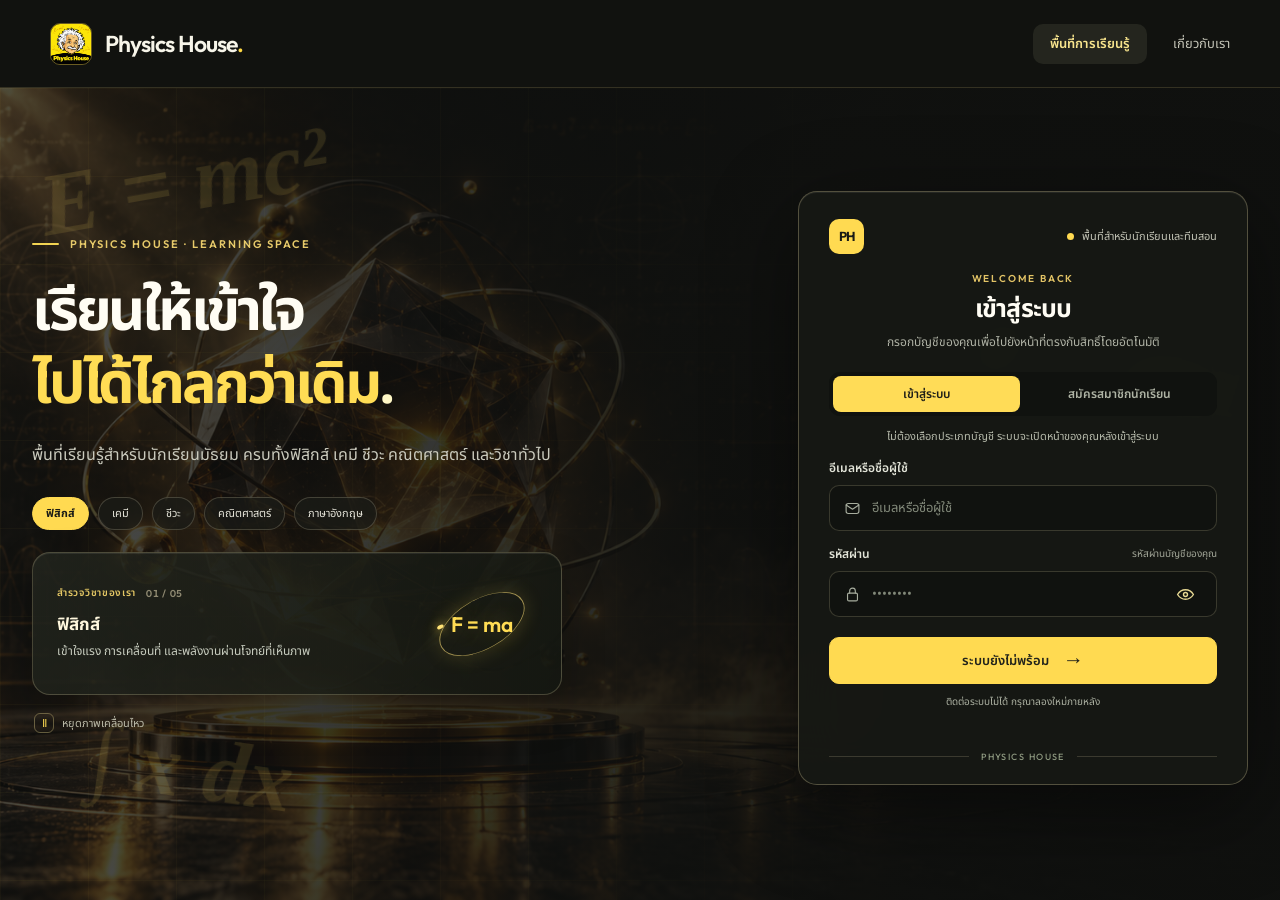
==== public/index.html @ 8197d53a "Add Physics House website" ====
<!doctype html>
<html lang="th">
<head>
  <meta charset="UTF-8">
  <meta name="viewport" content="width=device-width,initial-scale=1">
  <meta name="theme-color" content="#10110f">
  <title>Physics House — เข้าสู่พื้นที่การเรียนรู้</title>
  <link rel="icon" href="physics-house-logo-yellow-black.png">
  <link rel="stylesheet" href="portal.css?v=9">
</head>
<body>
  <div class="ambient" aria-hidden="true"><span>E = mc²</span><span>F = ma</span><span>∫ x dx</span></div>
  <header class="topbar">
    <a class="brand" href="index.html" aria-label="Physics House หน้าแรก"><img src="physics-house-logo-yellow-black.png" alt="โลโก้ Physics House"><span>Physics House<span class="brand-dot">.</span></span></a>
    <nav aria-label="เมนูหลัก"><span class="nav-current">พื้นที่การเรียนรู้</span><button id="about-button" type="button">เกี่ยวกับเรา</button></nav>
  </header>
  <main class="portal-layout">
    <section class="story" aria-labelledby="hero-title">
      <div class="story-top"><span class="mini-line"></span><span>PHYSICS HOUSE · LEARNING SPACE</span></div>
      <h1 id="hero-title">เรียนให้เข้าใจ<br><span>ไปได้ไกลกว่าเดิม<span class="dot">.</span></span></h1>
      <p>พื้นที่เรียนรู้สำหรับนักเรียนมัธยม ครบทั้งฟิสิกส์ เคมี ชีวะ คณิตศาสตร์ และวิชาทั่วไป</p>
      <div class="subjects" role="group" aria-label="สำรวจกลุ่มวิชาที่สอน"><button type="button" class="active" data-subject="physics" aria-pressed="true">ฟิสิกส์</button><button type="button" data-subject="chemistry" aria-pressed="false">เคมี</button><button type="button" data-subject="biology" aria-pressed="false">ชีวะ</button><button type="button" data-subject="math" aria-pressed="false">คณิตศาสตร์</button><button type="button" data-subject="general" aria-pressed="false">ภาษาอังกฤษ</button></div>
      <div class="subject-display" aria-live="polite">
        <div class="subject-display-copy"><span class="subject-kicker">สำรวจวิชาของเรา <span class="subject-number" id="subject-number">01 / 05</span></span><h2 id="subject-title">ฟิสิกส์</h2><p id="subject-description">เข้าใจแรง การเคลื่อนที่ และพลังงานผ่านโจทย์ที่เห็นภาพ</p></div>
        <div class="subject-visual" aria-hidden="true"><span class="subject-orbit"></span><strong id="subject-formula">F = ma</strong></div>
      </div>
      <button class="motion-control" id="motion-control" type="button" aria-pressed="false" aria-label="หยุดภาพเคลื่อนไหว"><span class="motion-icon" aria-hidden="true">Ⅱ</span><span class="motion-label">หยุดภาพเคลื่อนไหว</span></button>
    </section>
    <section class="auth-card" aria-labelledby="auth-title">
      <div class="card-top"><span class="tiny-mark" aria-hidden="true">PH</span><span class="card-status"><i></i> พื้นที่สำหรับนักเรียนและทีมสอน</span></div>
      <div class="auth-heading"><p class="eyebrow" id="auth-eyebrow">WELCOME BACK</p><h2 id="auth-title">เข้าสู่ระบบ</h2><p id="auth-subtitle">กรอกบัญชีของคุณเพื่อไปยังหน้าที่ตรงกับสิทธิ์โดยอัตโนมัติ</p></div>
      <div class="auth-tabs" role="tablist" aria-label="เข้าสู่ระบบหรือสมัครสมาชิก"><button id="login-tab" role="tab" aria-selected="true" aria-controls="auth-panel" class="selected">เข้าสู่ระบบ</button><button id="register-tab" role="tab" aria-selected="false" aria-controls="auth-panel" tabindex="-1">สมัครสมาชิกนักเรียน</button></div>
      <div id="auth-panel" role="tabpanel" aria-labelledby="login-tab">
        <p class="role-auto">ไม่ต้องเลือกประเภทบัญชี ระบบจะเปิดหน้าของคุณหลังเข้าสู่ระบบ</p>
        <div class="sample-form" aria-label="ฟอร์มเข้าสู่ระบบและสมัครนักเรียน">
          <div id="name-row" hidden><label for="full-name">ชื่อ–นามสกุลนักเรียน</label><input id="full-name" placeholder="ชื่อและนามสกุล" autocomplete="name" maxlength="120" disabled></div>
          <div id="profile-fields" class="profile-fields" hidden>
            <label for="student-grade">ระดับชั้น</label><select id="student-grade" disabled><option value="">เลือกระดับชั้น</option><option value="M1">ม.1</option><option value="M2">ม.2</option><option value="M3">ม.3</option><option value="M4">ม.4</option><option value="M5">ม.5</option><option value="M6">ม.6</option></select>
            <label for="student-school">โรงเรียน</label><input id="student-school" placeholder="ชื่อโรงเรียน" maxlength="150" disabled>
            <label for="guardian-name">ชื่อ–นามสกุลผู้ปกครอง</label><input id="guardian-name" placeholder="ชื่อผู้ปกครอง" maxlength="120" disabled>
            <label for="guardian-phone">เบอร์โทรศัพท์ผู้ปกครอง</label><input id="guardian-phone" type="tel" inputmode="tel" placeholder="08xxxxxxxx" maxlength="24" disabled>
            <label for="guardian-relationship">ความสัมพันธ์</label><select id="guardian-relationship" disabled><option value="">เลือกความสัมพันธ์</option><option value="father">บิดา</option><option value="mother">มารดา</option><option value="guardian">ผู้ปกครอง</option><option value="other">อื่น ๆ</option></select>
          </div>
          <label id="identifier-label" for="email">อีเมลหรือชื่อผู้ใช้</label><div class="field"><svg viewBox="0 0 24 24" aria-hidden="true"><rect x="3" y="5" width="18" height="14" rx="3"/><path d="m3 7 9 6 9-6"/></svg><input id="email" type="text" placeholder="อีเมลหรือชื่อผู้ใช้" disabled autocomplete="username"></div>
          <div class="password-label"><label for="password">รหัสผ่าน</label><span id="password-hint">รหัสผ่านบัญชีของคุณ</span></div><div class="field"><svg viewBox="0 0 24 24" aria-hidden="true"><rect x="5" y="10" width="14" height="11" rx="2"/><path d="M8 10V7a4 4 0 0 1 8 0v3"/></svg><input id="password" type="password" placeholder="••••••••" disabled autocomplete="current-password"><button id="password-toggle" class="password-toggle" type="button" aria-label="แสดงรหัสผ่าน" aria-controls="password" aria-pressed="false"><svg viewBox="0 0 24 24" aria-hidden="true" focusable="false"><path d="M2 12s3.7-6 10-6 10 6 10 6-3.7 6-10 6-10-6-10-6Z"/><circle cx="12" cy="12" r="2.5"/><path class="eye-slash" d="M3 3 21 21"/></svg></button></div>
        </div>
        <button id="enter-demo" class="enter-button" type="button" disabled><span id="entry-label">กำลังเชื่อมต่อระบบ…</span><span aria-hidden="true">→</span></button>
        <p class="prototype-note">กรุณารอสักครู่</p><p id="auth-feedback" class="auth-feedback" role="status" aria-live="polite"></p>
      </div>
      <div class="card-footer"><span class="footer-line"></span><span>PHYSICS HOUSE</span><span class="footer-line"></span></div>
    </section>
  </main>
  <dialog id="info"><button class="close" aria-label="ปิด">×</button><p class="eyebrow">PHYSICS HOUSE</p><h2 id="info-title">พื้นที่เรียนรู้สำหรับเด็กมัธยม</h2><p id="info-text"></p><button class="dialog-primary">เข้าใจแล้ว</button></dialog>
<script>
const d=document, tabs=[d.getElementById('login-tab'),d.getElementById('register-tab')];
let liveAuth=false;
const subjectContent={physics:{number:'01 / 05',title:'ฟิสิกส์',description:'เข้าใจแรง การเคลื่อนที่ และพลังงานผ่านโจทย์ที่เห็นภาพ',formula:'F = ma'},chemistry:{number:'02 / 05',title:'เคมี',description:'เชื่อมสูตรกับภาพของสารและปฏิกิริยา เพื่อแก้โจทย์อย่างมั่นใจ',formula:'H₂O'},biology:{number:'03 / 05',title:'ชีวะ',description:'มองเห็นความสัมพันธ์ของเซลล์ ระบบร่างกาย และสิ่งมีชีวิต',formula:'DNA'},math:{number:'04 / 05',title:'คณิตศาสตร์',description:'เข้าใจวิธีคิดทีละขั้น ก่อนลงมือฝึกโจทย์ด้วยตัวเอง',formula:'∫ x dx'},general:{number:'05 / 05',title:'ภาษาอังกฤษ',description:'ฝึกอ่าน เขียน และสื่อสารอย่างมั่นใจ พร้อมใช้สอบในระดับมัธยม',formula:'A → Z'}};
function setSubject(key){const content=subjectContent[key];if(!content)return;for(const button of d.querySelectorAll('[data-subject]')){const active=button.dataset.subject===key;button.classList.toggle('active',active);button.setAttribute('aria-pressed',String(active))}d.getElementById('subject-number').textContent=content.number;d.getElementById('subject-title').textContent=content.title;d.getElementById('subject-description').textContent=content.description;d.getElementById('subject-formula').textContent=content.formula}
d.querySelectorAll('[data-subject]').forEach(button=>button.addEventListener('click',()=>setSubject(button.dataset.subject)));
const motionButton=d.getElementById('motion-control');let motionPaused=false;
function setMotionPaused(paused){motionPaused=paused;d.documentElement.classList.toggle('motion-paused',paused);motionButton.setAttribute('aria-pressed',String(paused));motionButton.setAttribute('aria-label',paused?'เริ่มภาพเคลื่อนไหว':'หยุดภาพเคลื่อนไหว');motionButton.querySelector('.motion-icon').textContent=paused?'▶':'Ⅱ';motionButton.querySelector('.motion-label').textContent=paused?'เริ่มภาพเคลื่อนไหว':'หยุดภาพเคลื่อนไหว'}
motionButton.addEventListener('click',()=>setMotionPaused(!motionPaused));
function registerMode(){return tabs[1].getAttribute('aria-selected')==='true'}
function selectTab(register){
  tabs.forEach((t,i)=>{const on=i===Number(register);t.classList.toggle('selected',on);t.setAttribute('aria-selected',String(on));t.tabIndex=on?0:-1});
  d.getElementById('auth-panel').setAttribute('aria-labelledby',register?'register-tab':'login-tab');
  d.getElementById('auth-title').textContent=register?'สมัครสมาชิกนักเรียน':'เข้าสู่ระบบ';
  d.getElementById('auth-subtitle').textContent=register?'กรอกข้อมูลนักเรียนและผู้ปกครองเพื่อเริ่มต้นใช้งาน':'กรอกบัญชีของคุณเพื่อไปยังหน้าที่ตรงกับสิทธิ์โดยอัตโนมัติ';
  d.getElementById('auth-eyebrow').textContent=register?'START LEARNING':'WELCOME BACK';
  d.getElementById('name-row').hidden=!register;
  d.getElementById('profile-fields').hidden=!register;
  for(const el of d.querySelectorAll('#profile-fields input,#profile-fields select'))el.disabled=!register||!liveAuth;
  d.getElementById('full-name').disabled=!register||!liveAuth;
  const identifier=d.getElementById('email');identifier.type=register?'email':'text';identifier.placeholder=register?'yourname@email.com':'อีเมลหรือชื่อผู้ใช้';identifier.autocomplete=register?'email':'username';
  d.getElementById('identifier-label').textContent=register?'อีเมลนักเรียน':'อีเมลหรือชื่อผู้ใช้';
  d.getElementById('password-hint').textContent=register?'อย่างน้อย 12 ตัวอักษร':'รหัสผ่านบัญชีของคุณ';
  d.getElementById('password').autocomplete=register?'new-password':'current-password';
  setPasswordVisibility(false);authModeLabel();
}
function setPasswordVisibility(shown){const input=d.getElementById('password'),button=d.getElementById('password-toggle');input.type=shown?'text':'password';button.setAttribute('aria-label',shown?'ซ่อนรหัสผ่าน':'แสดงรหัสผ่าน');button.setAttribute('aria-pressed',String(shown))}
d.getElementById('password-toggle').addEventListener('click',()=>setPasswordVisibility(d.getElementById('password').type==='password'));
tabs.forEach((b,i)=>{b.onclick=()=>selectTab(Boolean(i));b.onkeydown=e=>{if(['ArrowLeft','ArrowRight'].includes(e.key)){e.preventDefault();const next=1-i;selectTab(Boolean(next));tabs[next].focus()}}});
const modal=d.getElementById('info');function info(title,message){d.getElementById('info-title').textContent=title;d.getElementById('info-text').textContent=message;modal.showModal()}
d.getElementById('about-button').onclick=()=>info('พื้นที่เรียนรู้สำหรับเด็กมัธยม','Physics House สอนวิชาทั่วไป โดยเน้นนักเรียนระดับมัธยม นักเรียนสมัครบัญชีและสมัครเรียนได้ในระบบ ส่วนครูและผู้ดูแลใช้บัญชีที่สถาบันจัดให้');modal.querySelector('.close').onclick=()=>modal.close();modal.querySelector('.dialog-primary').onclick=()=>modal.close();
const authButton=d.getElementById('enter-demo'),feedback=d.getElementById('auth-feedback');
function authModeLabel(){if(liveAuth)d.getElementById('entry-label').textContent=registerMode()?'สร้างบัญชีนักเรียน':'เข้าสู่ระบบ'}
async function activateLiveLogin(){try{
  const r=await fetch('/api/me',{credentials:'same-origin',cache:'no-store'});if(!r.ok)throw new Error('api unavailable');const state=await r.json();if(!('authenticated' in state))throw new Error('api unavailable');
  liveAuth=true;if(state.authenticated){location.replace('dashboard.html');return}
  for(const el of ['email','password'])d.getElementById(el).disabled=false;selectTab(registerMode());
  d.querySelector('.prototype-note').textContent='นักเรียนสมัครได้เอง · ครูและผู้ดูแลใช้บัญชีที่สถาบันจัดให้';authButton.disabled=false;authButton.addEventListener('click',submitAuth);
  d.querySelectorAll('#email,#password,#full-name,#profile-fields input,#profile-fields select').forEach(el=>el.addEventListener('keydown',e=>{if(e.key==='Enter')submitAuth(e)}));
}catch{d.querySelector('.prototype-note').textContent='ติดต่อระบบไม่ได้ กรุณาลองใหม่ภายหลัง';d.getElementById('entry-label').textContent='ระบบยังไม่พร้อม';authButton.disabled=true}}
async function submitAuth(e){if(!liveAuth)return;e.preventDefault();const register=registerMode();const login=d.getElementById('email').value.trim();const password=d.getElementById('password').value;const name=d.getElementById('full-name').value.trim();
  const profile={grade:d.getElementById('student-grade').value,school:d.getElementById('student-school').value.trim(),guardian_name:d.getElementById('guardian-name').value.trim(),guardian_phone:d.getElementById('guardian-phone').value.trim(),guardian_relationship:d.getElementById('guardian-relationship').value};
  if(!login||!password||(register&&(!name||Object.values(profile).some(v=>!v)))){feedback.textContent='กรุณากรอกข้อมูลให้ครบ';return}
  if(register&&!d.getElementById('email').checkValidity()){feedback.textContent='กรุณากรอกอีเมลที่ถูกต้อง';return}
  if(register&&password.length<12){feedback.textContent='รหัสผ่านต้องมีอย่างน้อย 12 ตัวอักษร';return}
  authButton.disabled=true;feedback.textContent=register?'กำลังสร้างบัญชี…':'กำลังเข้าสู่ระบบ…';
  try{const r=await fetch(register?'/api/auth/register':'/api/auth/login',{method:'POST',headers:{'Content-Type':'application/json'},credentials:'same-origin',body:JSON.stringify(register?{name,email:login,password,...profile}:{login,password})});const body=await r.json();if(!r.ok||!body.authenticated){feedback.textContent=body.error?.message||'เข้าสู่ระบบไม่สำเร็จ กรุณาตรวจข้อมูลแล้วลองใหม่';return}location.assign('dashboard.html')}
  catch{feedback.textContent='ติดต่อเซิร์ฟเวอร์ไม่ได้ กรุณาลองอีกครั้ง'}finally{authButton.disabled=false}
}
activateLiveLogin();
</script>
</body>
</html>
---- public/portal.css ----
@import url('https://fonts.googleapis.com/css2?family=Noto+Sans+Thai:wght@400;500;600;700&family=Outfit:wght@400;500;600;700&display=swap');
:root{font-family:'Noto Sans Thai',Tahoma,sans-serif;color:#191919;background:#fbfaf8;font-synthesis:none}
*{box-sizing:border-box}html{scroll-behavior:smooth}body{margin:0;min-height:100vh;isolation:isolate}button,input,select,a{font:inherit}button{cursor:pointer}a{color:inherit;text-decoration:none}button,a{-webkit-tap-highlight-color:transparent}button:focus-visible,a:focus-visible,input:focus-visible,select:focus-visible{outline:3px solid #e8bf39;outline-offset:3px}[hidden]{display:none!important}
.ambient{position:absolute;inset:88px 0 0;overflow:hidden;pointer-events:none;z-index:-1;background:radial-gradient(circle at 50% 48%,#fff 0%,#fbfaf8 68%)}.ambient span{position:absolute;font:italic 700 clamp(50px,7vw,120px) Georgia,serif;color:#cfb768;opacity:.1;white-space:nowrap}.ambient span:first-child{top:5%;left:3%;transform:rotate(-10deg)}.ambient span:nth-child(2){right:3%;top:28%;transform:rotate(9deg)}.ambient span:last-child{left:7%;bottom:10%;transform:rotate(8deg)}
.topbar{height:88px;border-bottom:1px solid #e9e9e5;background:#fff;display:flex;align-items:center;justify-content:space-between;padding:0 max(24px,calc((100vw - 1180px)/2));gap:24px}.brand{display:flex;align-items:center;gap:13px;font:600 23px/1 Outfit,sans-serif;letter-spacing:-.04em;white-space:nowrap}.brand img{width:42px;height:42px;object-fit:cover;border-radius:10px;border:1px solid #e7d680}.brand-dot{color:#dfb52b}.topbar nav{display:flex;align-items:center;gap:26px;color:#626262;font-size:13px}.topbar nav button{border:0;background:none;color:#626262;padding:10px 0}.topbar nav button:hover{color:#111}.nav-current{background:#f4f4f2;border-radius:10px;padding:10px 17px;color:#171717;font-weight:600}
.portal-layout{width:min(100% - 40px,960px);margin:0 auto;padding:84px 0 90px;display:flex;flex-direction:column;align-items:center}.story{text-align:center;max-width:840px}.story-top{display:flex;align-items:center;justify-content:center;gap:11px;color:#8d7a35;font:600 11px Outfit,sans-serif;letter-spacing:.18em}.mini-line{width:27px;height:2px;border-radius:2px;background:#dfbb37}.story h1{font-size:clamp(40px,5.4vw,64px);font-weight:700;line-height:1.27;letter-spacing:-.055em;margin:23px auto 17px}.story h1>span{display:inline-block}.story .dot{color:#edbe24}.story>p{font-size:16px;line-height:1.9;color:#737373;margin:0 auto;max-width:640px}.subjects{display:flex;justify-content:center;flex-wrap:wrap;gap:9px;margin-top:27px}.subjects span{padding:7px 13px;background:#fff;border:1px solid #e8e8e3;border-radius:100px;color:#656565;font-size:11px}
.auth-card{width:min(100%,640px);margin:58px auto 0;padding:32px 43px 27px;background:#fff;border:1px solid #e7e7e2;border-radius:21px;box-shadow:0 14px 60px #24210f0b}.card-top{display:flex;align-items:center;justify-content:space-between;gap:12px}.tiny-mark{width:39px;height:39px;border-radius:10px;display:grid;place-items:center;background:#181818;color:#ffdc49;font:700 13px Outfit,sans-serif;letter-spacing:-.04em}.card-status{display:flex;align-items:center;gap:8px;color:#777;font-size:11px}.card-status i{width:7px;height:7px;border-radius:50%;background:#edc943}.auth-heading{text-align:center;margin:23px 0 26px}.eyebrow{margin:0 0 6px;color:#a48016;font:600 10px Outfit,sans-serif;letter-spacing:.18em}.auth-heading h2{font-size:27px;letter-spacing:-.035em;line-height:1.45;margin:0;font-weight:700}.auth-heading>p:last-child{font-size:12px;color:#838383;line-height:1.7;margin:5px 0 0}
.auth-tabs{display:flex;gap:7px;padding:4px;background:#f5f5f2;border-radius:11px;margin-bottom:16px}.auth-tabs button{flex:1;border:0;border-radius:8px;background:none;color:#777;padding:10px 12px;font-size:12px;font-weight:600}.auth-tabs button.selected{background:#fff;color:#1b1b1b;box-shadow:0 1px 6px #00000012}.role-auto{margin:0 0 19px;text-align:center;color:#8b8b86;font-size:11px;line-height:1.6}.sample-form label{display:block;font-size:12px;font-weight:600;margin:0 0 8px;color:#414141}.field{display:flex;align-items:center;gap:11px;border:1px solid #e2e2de;border-radius:10px;background:#fff;padding:0 14px;transition:border-color .15s,box-shadow .15s}.field:focus-within{border-color:#d2aa2d;box-shadow:0 0 0 3px #f7e8ae6b}.field>svg{width:17px;height:17px;flex:none;color:#8b8b85;fill:none;stroke:currentColor;stroke-width:1.6;stroke-linecap:round;stroke-linejoin:round}.field input{width:100%;min-width:0;border:0;outline:0;background:none;padding:14px 0;color:#1d1d1d;font-size:13px}.field input::placeholder,#full-name::placeholder,.profile-fields input::placeholder{color:#aaa}.password-label{display:flex;align-items:center;justify-content:space-between;gap:8px;margin-top:19px}.password-label span{font-size:10px;color:#a1a1a1;margin-bottom:8px}.password-toggle{width:33px;min-height:43px;display:grid;place-items:center;flex:none;border:0;background:none;color:#626262;padding:5px}.password-toggle:hover{color:#111}.password-toggle svg{width:19px;height:19px;fill:none;stroke:currentColor;stroke-width:1.8;stroke-linecap:round;stroke-linejoin:round}.eye-slash{display:none}.password-toggle[aria-pressed="true"] .eye-slash{display:block}
#name-row{margin-bottom:16px}#full-name,.profile-fields input,.profile-fields select{width:100%;padding:13px 14px;border:1px solid #e2e2de;border-radius:10px;background:#fff;color:#1d1d1d;font-size:13px}.profile-fields{padding:18px 0 3px;margin:0 0 15px;border-top:1px solid #eee}.profile-fields label{margin:14px 0 7px}.profile-fields label:first-child{margin-top:0}
.enter-button{display:flex;align-items:center;justify-content:center;gap:14px;width:100%;margin-top:26px;padding:14px 18px;background:#1b1b1b;color:#fff;border:1px solid #1b1b1b;border-radius:10px;font-size:13px;font-weight:600;transition:transform .15s,background .15s}.enter-button:hover{transform:translateY(-1px);background:#333}.enter-button span:last-child{font-size:21px;line-height:1}.prototype-note{text-align:center;font-size:10px;color:#999;line-height:1.7;margin:13px 0 5px}.auth-feedback{text-align:center;min-height:18px;color:#a75e1a;font-size:11px;line-height:1.6;margin:8px 0 0}.card-footer{display:flex;align-items:center;gap:12px;margin-top:19px;color:#b5b5af;font:500 9px Outfit,sans-serif;letter-spacing:.16em}.footer-line{flex:1;height:1px;background:#efefeb}
dialog{width:min(440px,calc(100vw - 32px));border:1px solid #e8e8e2;border-radius:17px;background:#fff;color:#1d1d1d;padding:30px;box-shadow:0 24px 80px #0002}dialog::backdrop{background:#18181872}dialog .close{position:absolute;right:16px;top:8px;border:0;background:none;color:#666;font-size:25px}dialog h2{font-size:21px;margin:10px 0}dialog p:not(.eyebrow){font-size:13px;color:#707070;line-height:1.8}.dialog-primary{display:block;width:100%;margin-top:15px;padding:11px;border:0;border-radius:8px;background:#1b1b1b;color:#fff;font-size:12px}
@media(max-width:700px){.topbar{height:72px;padding:0 20px}.brand{font-size:20px}.brand img{width:38px;height:38px}.nav-current{display:none}.topbar nav{gap:0}.portal-layout{width:min(100% - 34px,540px);padding:45px 0 60px}.story-top{font-size:9px}.story h1{font-size:clamp(33px,8vw,45px);margin:20px auto 12px}.story>p{font-size:12px}.subjects{margin-top:18px}.subjects span{font-size:10px;padding:6px 10px}.auth-card{margin-top:34px;padding:24px 20px;border-radius:17px}.auth-heading{margin:18px 0 20px}.auth-heading h2{font-size:24px}.card-status{font-size:9px}.ambient{inset:72px 0 0}.ambient span{font-size:48px}}
@media(prefers-reduced-motion:reduce){html{scroll-behavior:auto}.enter-button{transition:none}.enter-button:hover{transform:none}}
/* Keep the established charcoal and gold identity; only the page layout changes. */
:root{color:#f7f5e9;background:#10110f}
body{background:#10110f}
.ambient{background:linear-gradient(180deg,#10110fe8 0%,#10110fba 46%,#10110ff6 100%),url('physics-hero-gold.png') center 42%/cover no-repeat}
.ambient span{color:#ffd857;opacity:.12}
.topbar{background:#11120f;border-bottom-color:#f7df8a27}
.brand{color:#f7f5e9}.brand img{border-color:#e4c33b6b}.brand-dot{color:#ffd944}
.topbar nav,.topbar nav button{color:#c6c6b9}.topbar nav button:hover{color:#fff}.nav-current{background:#24251e;color:#f7e48d}
.story-top{color:#e7ca6a}.mini-line{background:#f2d452}
.story h1{color:#fffdf4}.story h1>span{color:#ffdc54}.story .dot{color:#fff7c6}.story>p{color:#cacabd}
.subjects span{background:#1b1c18bc;border-color:#e6deba35;color:#e5e4d9}
.auth-card{background:#171914e8;border-color:#f6e8b145;box-shadow:0 24px 90px #0007,inset 0 1px 0 #fff1;backdrop-filter:blur(24px);-webkit-backdrop-filter:blur(24px)}
.tiny-mark{background:#ffda51;color:#191a16}.card-status{color:#c1c2b4}.card-status i{background:#ffda51}
.eyebrow{color:#e3c466}.auth-heading h2{color:#fffdf4}.auth-heading>p:last-child{color:#afb2a5}
.auth-tabs{background:#10120f}.auth-tabs button{color:#aeb3a4}.auth-tabs button.selected{background:#ffdc57;color:#202018;box-shadow:none}.role-auto{color:#b5b9aa}
.sample-form label{color:#e1e3d7}.field{background:#10120f;border-color:#f2e7b72e}.field:focus-within{border-color:#e8cc64;box-shadow:0 0 0 3px #d6b73b24}.field>svg{color:#a7ad9e}.field input{color:#f5f3e7}.field input::placeholder,#full-name::placeholder,.profile-fields input::placeholder{color:#818879}.password-label span{color:#a3a799}.password-toggle{color:#e5d792}.password-toggle:hover{color:#fff2c4}
#full-name,.profile-fields input,.profile-fields select{background:#10120f;border-color:#f2e7b72e;color:#f5f3e7}.profile-fields{border-top-color:#f2e7b72e}
.enter-button{background:#ffda51;border-color:#ffda51;color:#22231b}.enter-button:hover{background:#ffe475}.prototype-note{color:#aeb3a4}.auth-feedback{color:#ffdf79}.card-footer{color:#8e9980}.footer-line{background:#f2e7b72b}
dialog{background:#21231d;border-color:#efe1a949;color:#f7f4e6}dialog .close{color:#c6cabb}dialog p:not(.eyebrow){color:#c6cabb}.dialog-primary{background:#ffda51;color:#24241d}
/* Desktop composition: brand story on the left, authentication on the right. */
@media(min-width:760px){
  .portal-layout{width:min(calc(100% - 64px),1240px);min-height:calc(100vh - 88px);padding:54px 0 66px;display:grid;grid-template-columns:minmax(0,1.08fr) minmax(390px,.92fr);gap:clamp(36px,6vw,90px);align-items:center}
  .story{text-align:left;max-width:650px}
  .story-top,.subjects{justify-content:flex-start}
  .story h1{margin:25px 0 18px;font-size:clamp(42px,4.5vw,66px)}
  .story>p{margin:0;max-width:570px}
  .auth-card{width:100%;max-width:520px;margin:0;justify-self:end;padding:33px clamp(26px,3vw,43px) 28px}
  .ambient{background:linear-gradient(90deg,#10110fbd 0%,#10110fe8 55%,#10110ff5 100%),url('physics-hero-gold.png') 27% center/cover no-repeat}
}
@media(min-width:760px) and (max-width:980px){
  .portal-layout{grid-template-columns:minmax(0,1fr) minmax(350px,.95fr);gap:32px}
  .story h1{font-size:clamp(36px,4.2vw,48px)}
  .story>p{font-size:13px}
  .subjects span{font-size:10px}
}
/* A small, controllable subject showcase inspired by the reference site's motion and card interactions. */
.ambient::before{content:"";position:absolute;inset:0;background-image:linear-gradient(#ffdc5424 1px,transparent 1px),linear-gradient(90deg,#ffdc5424 1px,transparent 1px);background-size:88px 88px;mask-image:linear-gradient(90deg,#0007,transparent 78%);-webkit-mask-image:linear-gradient(90deg,#0007,transparent 78%);opacity:.5}
.ambient span{animation:formula-drift 13s ease-in-out infinite alternate;will-change:transform}
.ambient span:nth-child(2){animation-duration:17s;animation-delay:-6s}.ambient span:nth-child(3){animation-duration:15s;animation-delay:-9s}
@keyframes formula-drift{to{translate:0 -25px;rotate:5deg}}
.subjects button{padding:7px 13px;background:#1b1c18bc;border:1px solid #e6deba35;border-radius:100px;color:#e5e4d9;font-size:11px;transition:background .2s,border-color .2s,color .2s,transform .2s}
.subjects button:hover{transform:translateY(-2px);border-color:#ffe48388}.subjects button.active{background:#ffda51;color:#1b1c16;border-color:#ffda51;font-weight:700}
.subject-display{position:relative;display:flex;align-items:center;justify-content:space-between;gap:18px;min-height:143px;max-width:530px;margin-top:22px;padding:20px 24px;border:1px solid #f6e8b138;border-radius:18px;background:linear-gradient(120deg,#22251ecf,#141711de);box-shadow:0 18px 45px #0003,inset 0 1px 0 #ffffff13;overflow:hidden;transition:border-color .25s,transform .25s,box-shadow .25s}
.subject-display:hover{transform:translateY(-3px);border-color:#ffdc5480;box-shadow:0 23px 50px #0005,inset 0 1px 0 #ffffff1b}
.subject-display-copy{position:relative;z-index:1;min-width:0}.subject-kicker{display:flex;gap:10px;align-items:center;color:#e5c865;font:600 10px Outfit,'Noto Sans Thai',sans-serif;letter-spacing:.07em}.subject-number{color:#e9dfb98e;font-variant-numeric:tabular-nums}.subject-display h2{font-size:17px;color:#fff8de;margin:11px 0 4px}.subject-display p{font-size:12px;line-height:1.65;color:#c8cdbf;margin:0;max-width:315px}
.subject-visual{position:relative;display:grid;place-items:center;flex:none;width:110px;height:96px;color:#ffdc54;font:600 21px Outfit,Georgia,serif}.subject-visual strong{position:relative;z-index:2;white-space:nowrap;font-weight:600;text-shadow:0 0 26px #ffdc5455}.subject-orbit{position:absolute;width:94px;height:94px;border:1px solid #ffe17a99;border-radius:50%;transform:rotate(-30deg) scaleY(.53);box-shadow:0 0 28px #ffdb502b;animation:orbit-turn 12s linear infinite}.subject-orbit::before{content:"";position:absolute;top:8px;left:5px;width:7px;height:7px;border-radius:50%;background:#ffe276;box-shadow:0 0 13px #ffda51}
@keyframes orbit-turn{to{rotate:360deg}}
.motion-control{display:inline-flex;align-items:center;gap:8px;margin:12px 0 0;padding:6px 2px;border:0;background:transparent;color:#c7c6b3;font-size:11px;transition:color .2s}.motion-control:hover{color:#ffdf78}.motion-icon{display:grid;place-items:center;width:20px;height:20px;border:1px solid #e3d18a66;border-radius:6px;color:#ffdc54;font:700 11px/1 Outfit,sans-serif}
.motion-paused .ambient span,.motion-paused .subject-orbit{animation-play-state:paused}
@media(min-width:760px){.story{animation:story-enter .55s ease-out both}@keyframes story-enter{from{opacity:0;transform:translateY(12px)}to{opacity:1;transform:translateY(0)}}}
@media(min-width:760px) and (max-height:750px){.portal-layout{padding-top:26px;padding-bottom:30px}.story h1{margin-top:16px;margin-bottom:12px;font-size:clamp(36px,4vw,53px)}.subjects{margin-top:17px}.subject-display{min-height:122px;margin-top:15px;padding:14px 18px}.auth-card{padding-top:23px;padding-bottom:18px}.auth-heading{margin:16px 0}.role-auto{margin-bottom:12px}.password-label{margin-top:12px}.enter-button{margin-top:18px}}
@media(max-width:759px){.auth-card{order:0;margin-top:0}.story{order:1;margin-top:42px}.subjects button{font-size:10px;padding:6px 10px}.subject-display{min-height:108px;max-width:540px;margin-top:16px;padding:13px 16px;text-align:left}.subject-display h2{font-size:14px;margin:5px 0 2px}.subject-display p{font-size:10px;line-height:1.55}.subject-kicker{font-size:9px}.subject-visual{width:76px;height:72px;font-size:14px}.subject-orbit{width:66px;height:66px}.motion-control{margin-top:9px}}
@media(prefers-reduced-motion:reduce){.ambient span,.subject-orbit,.story{animation:none!important}.subjects button,.subject-display,.motion-control{transition:none!important}.subjects button:hover,.subject-display:hover{transform:none}.motion-control{display:none}}
/* Keep the login panel compact so the left artwork and the form have equal visual weight. */
.auth-card{width:min(100%,450px);padding:26px 30px 21px;border-radius:19px}
.card-top .tiny-mark{width:35px;height:35px}.auth-heading{margin:18px 0 19px}.auth-heading h2{font-size:25px}.auth-tabs{margin-bottom:12px}.auth-tabs button{padding:9px 10px}.role-auto{margin-bottom:14px}.field input{padding:12px 0}.password-label{margin-top:14px}.enter-button{margin-top:20px;padding:12px 16px}.prototype-note{margin-top:10px}.card-footer{margin-top:14px}
@media(min-width:760px){.portal-layout{grid-template-columns:minmax(0,1.2fr) minmax(350px,.8fr);gap:clamp(40px,6vw,90px)}.auth-card{max-width:450px;padding:27px 30px 22px}}
@media(max-width:759px){.portal-layout{padding-top:32px}.auth-card{width:min(100%,450px);padding:23px 22px 19px}.auth-heading{margin:17px 0 17px}.story{margin-top:34px}}
@media(max-width:380px){.auth-card{padding-inline:17px}.card-status{max-width:150px;text-align:right}}
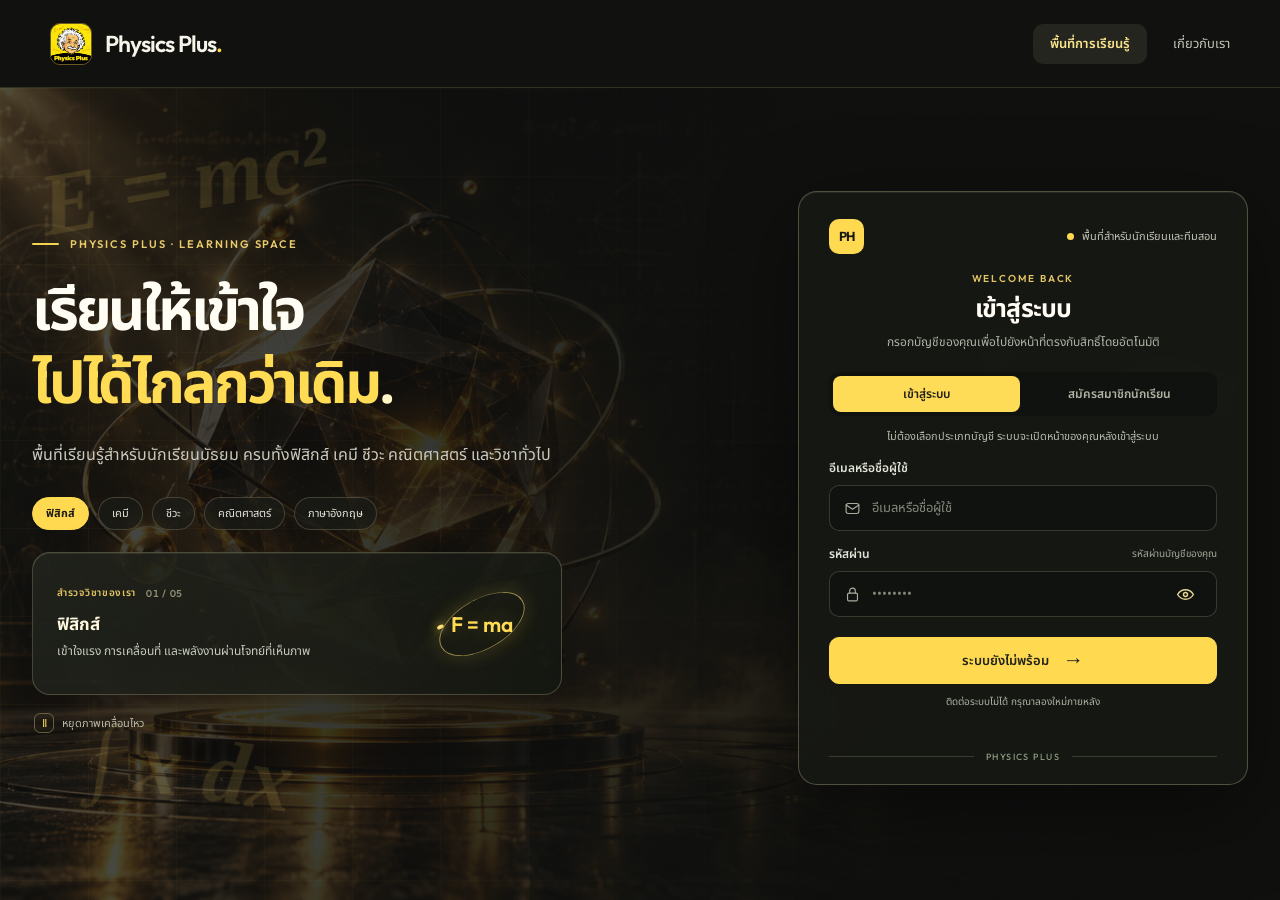
==== commit 2d46d9d5: "Rebrand as Physics Plus and add admin-managed staff and pricing" ====
--- a/public/index.html
+++ b/public/index.html
@@ -4,19 +4,19 @@
   <meta charset="UTF-8">
   <meta name="viewport" content="width=device-width,initial-scale=1">
   <meta name="theme-color" content="#10110f">
-  <title>Physics House — เข้าสู่พื้นที่การเรียนรู้</title>
-  <link rel="icon" href="physics-house-logo-yellow-black.png">
+  <title>Physics Plus — เข้าสู่พื้นที่การเรียนรู้</title>
+  <link rel="icon" href="physics-plus-logo-yellow-black.png">
   <link rel="stylesheet" href="portal.css?v=9">
 </head>
 <body>
   <div class="ambient" aria-hidden="true"><span>E = mc²</span><span>F = ma</span><span>∫ x dx</span></div>
   <header class="topbar">
-    <a class="brand" href="index.html" aria-label="Physics House หน้าแรก"><img src="physics-house-logo-yellow-black.png" alt="โลโก้ Physics House"><span>Physics House<span class="brand-dot">.</span></span></a>
+    <a class="brand" href="index.html" aria-label="Physics Plus หน้าแรก"><img src="physics-plus-logo-yellow-black.png" alt="โลโก้ Physics Plus"><span>Physics Plus<span class="brand-dot">.</span></span></a>
     <nav aria-label="เมนูหลัก"><span class="nav-current">พื้นที่การเรียนรู้</span><button id="about-button" type="button">เกี่ยวกับเรา</button></nav>
   </header>
   <main class="portal-layout">
     <section class="story" aria-labelledby="hero-title">
-      <div class="story-top"><span class="mini-line"></span><span>PHYSICS HOUSE · LEARNING SPACE</span></div>
+      <div class="story-top"><span class="mini-line"></span><span>PHYSICS PLUS · LEARNING SPACE</span></div>
       <h1 id="hero-title">เรียนให้เข้าใจ<br><span>ไปได้ไกลกว่าเดิม<span class="dot">.</span></span></h1>
       <p>พื้นที่เรียนรู้สำหรับนักเรียนมัธยม ครบทั้งฟิสิกส์ เคมี ชีวะ คณิตศาสตร์ และวิชาทั่วไป</p>
       <div class="subjects" role="group" aria-label="สำรวจกลุ่มวิชาที่สอน"><button type="button" class="active" data-subject="physics" aria-pressed="true">ฟิสิกส์</button><button type="button" data-subject="chemistry" aria-pressed="false">เคมี</button><button type="button" data-subject="biology" aria-pressed="false">ชีวะ</button><button type="button" data-subject="math" aria-pressed="false">คณิตศาสตร์</button><button type="button" data-subject="general" aria-pressed="false">ภาษาอังกฤษ</button></div>
@@ -47,10 +47,10 @@
         <button id="enter-demo" class="enter-button" type="button" disabled><span id="entry-label">กำลังเชื่อมต่อระบบ…</span><span aria-hidden="true">→</span></button>
         <p class="prototype-note">กรุณารอสักครู่</p><p id="auth-feedback" class="auth-feedback" role="status" aria-live="polite"></p>
       </div>
-      <div class="card-footer"><span class="footer-line"></span><span>PHYSICS HOUSE</span><span class="footer-line"></span></div>
+      <div class="card-footer"><span class="footer-line"></span><span>PHYSICS PLUS</span><span class="footer-line"></span></div>
     </section>
   </main>
-  <dialog id="info"><button class="close" aria-label="ปิด">×</button><p class="eyebrow">PHYSICS HOUSE</p><h2 id="info-title">พื้นที่เรียนรู้สำหรับเด็กมัธยม</h2><p id="info-text"></p><button class="dialog-primary">เข้าใจแล้ว</button></dialog>
+  <dialog id="info"><button class="close" aria-label="ปิด">×</button><p class="eyebrow">PHYSICS PLUS</p><h2 id="info-title">พื้นที่เรียนรู้สำหรับเด็กมัธยม</h2><p id="info-text"></p><button class="dialog-primary">เข้าใจแล้ว</button></dialog>
 <script>
 const d=document, tabs=[d.getElementById('login-tab'),d.getElementById('register-tab')];
 let liveAuth=false;
@@ -81,7 +81,7 @@
 d.getElementById('password-toggle').addEventListener('click',()=>setPasswordVisibility(d.getElementById('password').type==='password'));
 tabs.forEach((b,i)=>{b.onclick=()=>selectTab(Boolean(i));b.onkeydown=e=>{if(['ArrowLeft','ArrowRight'].includes(e.key)){e.preventDefault();const next=1-i;selectTab(Boolean(next));tabs[next].focus()}}});
 const modal=d.getElementById('info');function info(title,message){d.getElementById('info-title').textContent=title;d.getElementById('info-text').textContent=message;modal.showModal()}
-d.getElementById('about-button').onclick=()=>info('พื้นที่เรียนรู้สำหรับเด็กมัธยม','Physics House สอนวิชาทั่วไป โดยเน้นนักเรียนระดับมัธยม นักเรียนสมัครบัญชีและสมัครเรียนได้ในระบบ ส่วนครูและผู้ดูแลใช้บัญชีที่สถาบันจัดให้');modal.querySelector('.close').onclick=()=>modal.close();modal.querySelector('.dialog-primary').onclick=()=>modal.close();
+d.getElementById('about-button').onclick=()=>info('พื้นที่เรียนรู้สำหรับเด็กมัธยม','Physics Plus สอนวิชาทั่วไป โดยเน้นนักเรียนระดับมัธยม นักเรียนสมัครบัญชีและสมัครเรียนได้ในระบบ ส่วนครูและผู้ดูแลใช้บัญชีที่สถาบันจัดให้');modal.querySelector('.close').onclick=()=>modal.close();modal.querySelector('.dialog-primary').onclick=()=>modal.close();
 const authButton=d.getElementById('enter-demo'),feedback=d.getElementById('auth-feedback');
 function authModeLabel(){if(liveAuth)d.getElementById('entry-label').textContent=registerMode()?'สร้างบัญชีนักเรียน':'เข้าสู่ระบบ'}
 async function activateLiveLogin(){try{
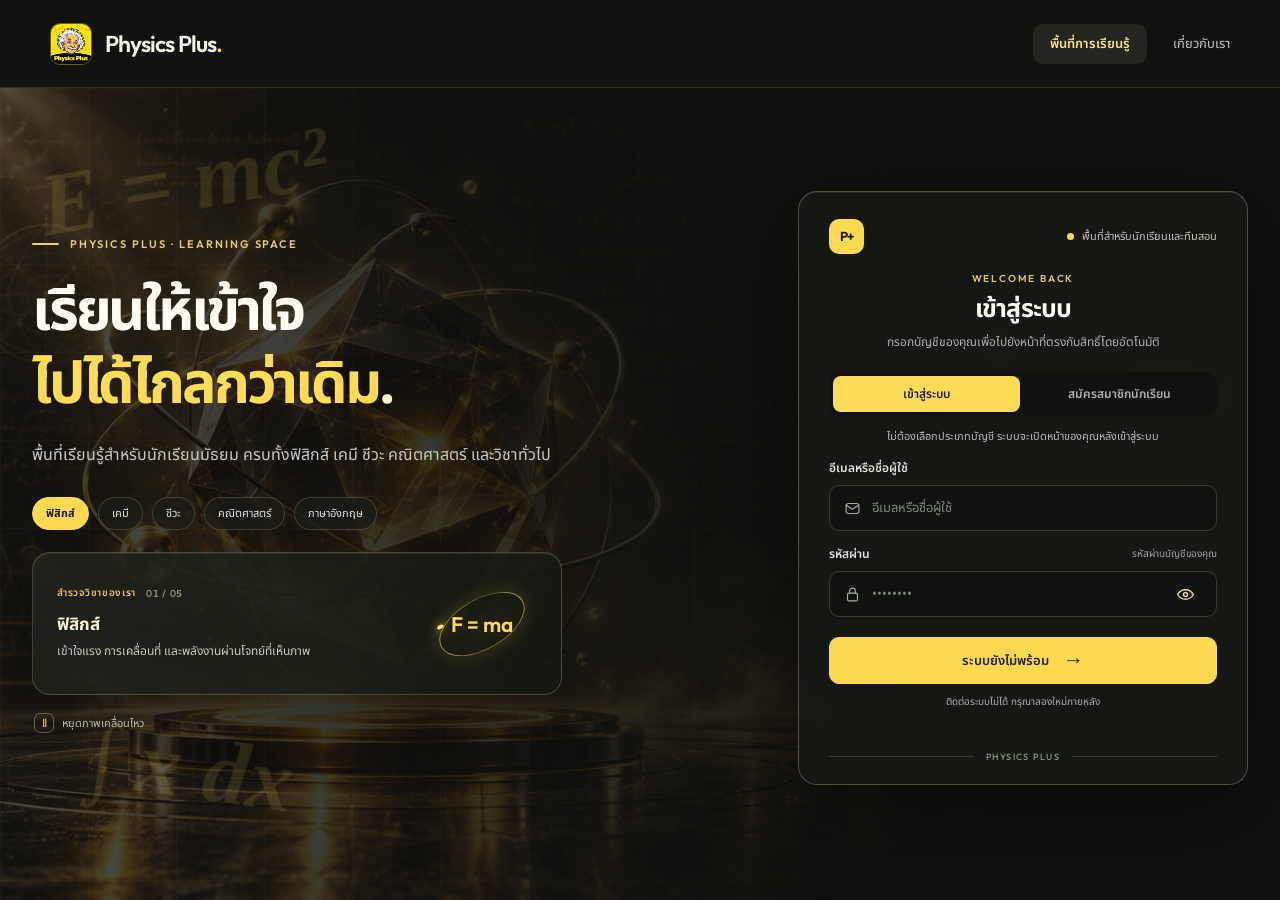
==== commit 143e3c9f: "Finish Physics Plus login branding" ====
--- a/public/index.html
+++ b/public/index.html
@@ -27,7 +27,7 @@
       <button class="motion-control" id="motion-control" type="button" aria-pressed="false" aria-label="หยุดภาพเคลื่อนไหว"><span class="motion-icon" aria-hidden="true">Ⅱ</span><span class="motion-label">หยุดภาพเคลื่อนไหว</span></button>
     </section>
     <section class="auth-card" aria-labelledby="auth-title">
-      <div class="card-top"><span class="tiny-mark" aria-hidden="true">PH</span><span class="card-status"><i></i> พื้นที่สำหรับนักเรียนและทีมสอน</span></div>
+      <div class="card-top"><span class="tiny-mark" aria-hidden="true">P+</span><span class="card-status"><i></i> พื้นที่สำหรับนักเรียนและทีมสอน</span></div>
       <div class="auth-heading"><p class="eyebrow" id="auth-eyebrow">WELCOME BACK</p><h2 id="auth-title">เข้าสู่ระบบ</h2><p id="auth-subtitle">กรอกบัญชีของคุณเพื่อไปยังหน้าที่ตรงกับสิทธิ์โดยอัตโนมัติ</p></div>
       <div class="auth-tabs" role="tablist" aria-label="เข้าสู่ระบบหรือสมัครสมาชิก"><button id="login-tab" role="tab" aria-selected="true" aria-controls="auth-panel" class="selected">เข้าสู่ระบบ</button><button id="register-tab" role="tab" aria-selected="false" aria-controls="auth-panel" tabindex="-1">สมัครสมาชิกนักเรียน</button></div>
       <div id="auth-panel" role="tabpanel" aria-labelledby="login-tab">
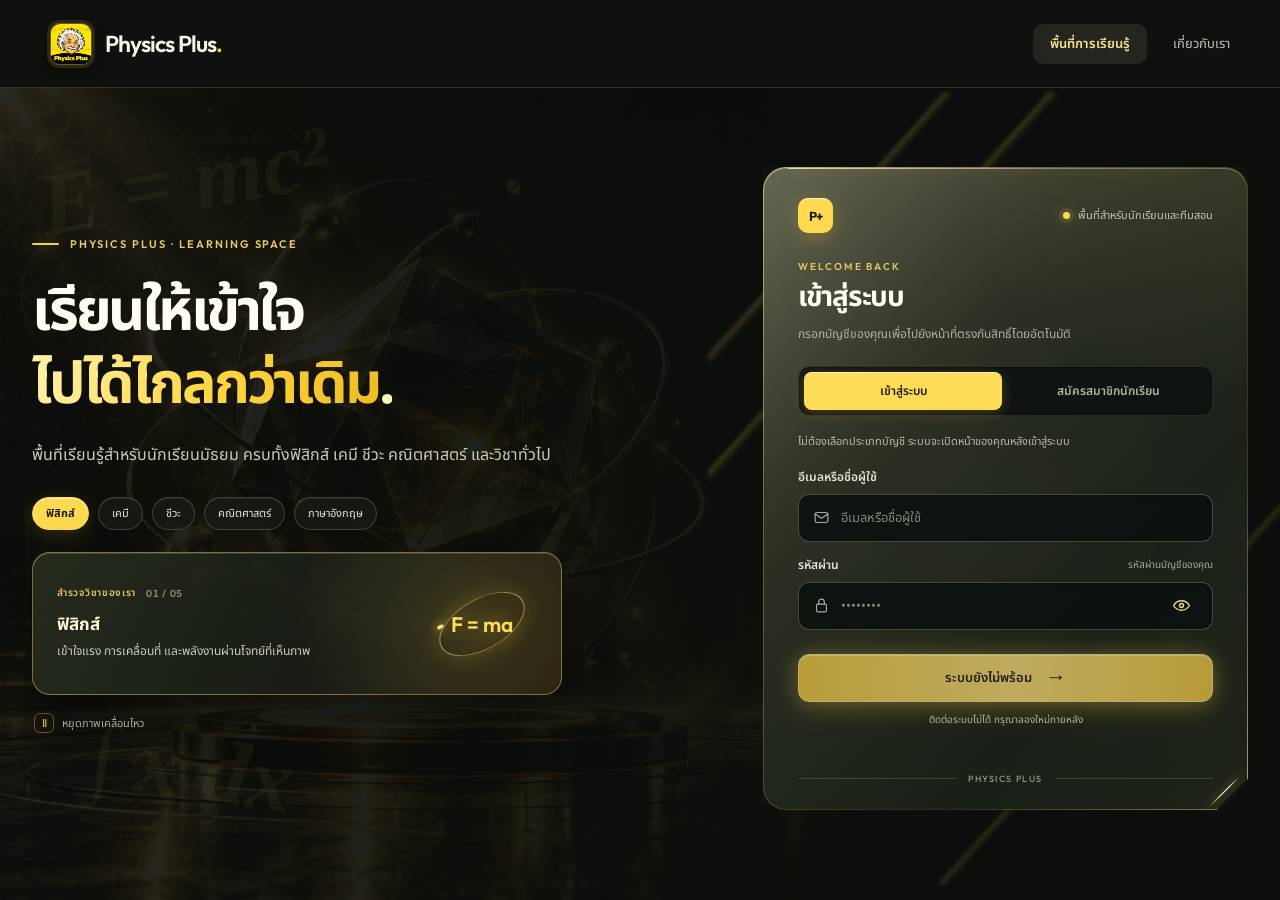
==== commit ecb8436d: "Sync school data to Sheets and alert admins to payments" ====
--- a/public/index.html
+++ b/public/index.html
@@ -6,7 +6,7 @@
   <meta name="theme-color" content="#10110f">
   <title>Physics Plus — เข้าสู่พื้นที่การเรียนรู้</title>
   <link rel="icon" href="physics-plus-logo-yellow-black.png">
-  <link rel="stylesheet" href="portal.css?v=9">
+  <link rel="stylesheet" href="portal.css?v=17">
 </head>
 <body>
   <div class="ambient" aria-hidden="true"><span>E = mc²</span><span>F = ma</span><span>∫ x dx</span></div>
@@ -26,7 +26,9 @@
       </div>
       <button class="motion-control" id="motion-control" type="button" aria-pressed="false" aria-label="หยุดภาพเคลื่อนไหว"><span class="motion-icon" aria-hidden="true">Ⅱ</span><span class="motion-label">หยุดภาพเคลื่อนไหว</span></button>
     </section>
+    <div class="auth-stage">
     <section class="auth-card" aria-labelledby="auth-title">
+      <span class="auth-wave" aria-hidden="true"></span>
       <div class="card-top"><span class="tiny-mark" aria-hidden="true">P+</span><span class="card-status"><i></i> พื้นที่สำหรับนักเรียนและทีมสอน</span></div>
       <div class="auth-heading"><p class="eyebrow" id="auth-eyebrow">WELCOME BACK</p><h2 id="auth-title">เข้าสู่ระบบ</h2><p id="auth-subtitle">กรอกบัญชีของคุณเพื่อไปยังหน้าที่ตรงกับสิทธิ์โดยอัตโนมัติ</p></div>
       <div class="auth-tabs" role="tablist" aria-label="เข้าสู่ระบบหรือสมัครสมาชิก"><button id="login-tab" role="tab" aria-selected="true" aria-controls="auth-panel" class="selected">เข้าสู่ระบบ</button><button id="register-tab" role="tab" aria-selected="false" aria-controls="auth-panel" tabindex="-1">สมัครสมาชิกนักเรียน</button></div>
@@ -49,19 +51,22 @@
       </div>
       <div class="card-footer"><span class="footer-line"></span><span>PHYSICS PLUS</span><span class="footer-line"></span></div>
     </section>
+    </div>
   </main>
   <dialog id="info"><button class="close" aria-label="ปิด">×</button><p class="eyebrow">PHYSICS PLUS</p><h2 id="info-title">พื้นที่เรียนรู้สำหรับเด็กมัธยม</h2><p id="info-text"></p><button class="dialog-primary">เข้าใจแล้ว</button></dialog>
 <script>
 const d=document, tabs=[d.getElementById('login-tab'),d.getElementById('register-tab')];
-let liveAuth=false;
+let liveAuth=false,authBusy=false;
 const subjectContent={physics:{number:'01 / 05',title:'ฟิสิกส์',description:'เข้าใจแรง การเคลื่อนที่ และพลังงานผ่านโจทย์ที่เห็นภาพ',formula:'F = ma'},chemistry:{number:'02 / 05',title:'เคมี',description:'เชื่อมสูตรกับภาพของสารและปฏิกิริยา เพื่อแก้โจทย์อย่างมั่นใจ',formula:'H₂O'},biology:{number:'03 / 05',title:'ชีวะ',description:'มองเห็นความสัมพันธ์ของเซลล์ ระบบร่างกาย และสิ่งมีชีวิต',formula:'DNA'},math:{number:'04 / 05',title:'คณิตศาสตร์',description:'เข้าใจวิธีคิดทีละขั้น ก่อนลงมือฝึกโจทย์ด้วยตัวเอง',formula:'∫ x dx'},general:{number:'05 / 05',title:'ภาษาอังกฤษ',description:'ฝึกอ่าน เขียน และสื่อสารอย่างมั่นใจ พร้อมใช้สอบในระดับมัธยม',formula:'A → Z'}};
-function setSubject(key){const content=subjectContent[key];if(!content)return;for(const button of d.querySelectorAll('[data-subject]')){const active=button.dataset.subject===key;button.classList.toggle('active',active);button.setAttribute('aria-pressed',String(active))}d.getElementById('subject-number').textContent=content.number;d.getElementById('subject-title').textContent=content.title;d.getElementById('subject-description').textContent=content.description;d.getElementById('subject-formula').textContent=content.formula}
+function setSubject(key){const content=subjectContent[key];if(!content)return;for(const button of d.querySelectorAll('[data-subject]')){const active=button.dataset.subject===key;button.classList.toggle('active',active);button.setAttribute('aria-pressed',String(active))}d.getElementById('subject-number').textContent=content.number;d.getElementById('subject-title').textContent=content.title;d.getElementById('subject-description').textContent=content.description;d.getElementById('subject-formula').textContent=content.formula;const showcase=d.querySelector('.subject-display');showcase.classList.remove('subject-switch');if(!d.documentElement.classList.contains('motion-paused')&&!matchMedia('(prefers-reduced-motion: reduce)').matches){void showcase.offsetWidth;showcase.classList.add('subject-switch')}}
 d.querySelectorAll('[data-subject]').forEach(button=>button.addEventListener('click',()=>setSubject(button.dataset.subject)));
 const motionButton=d.getElementById('motion-control');let motionPaused=false;
-function setMotionPaused(paused){motionPaused=paused;d.documentElement.classList.toggle('motion-paused',paused);motionButton.setAttribute('aria-pressed',String(paused));motionButton.setAttribute('aria-label',paused?'เริ่มภาพเคลื่อนไหว':'หยุดภาพเคลื่อนไหว');motionButton.querySelector('.motion-icon').textContent=paused?'▶':'Ⅱ';motionButton.querySelector('.motion-label').textContent=paused?'เริ่มภาพเคลื่อนไหว':'หยุดภาพเคลื่อนไหว'}
+function setMotionPaused(paused){motionPaused=paused;d.documentElement.classList.toggle('motion-paused',paused);if(paused)d.querySelector('.auth-card').classList.remove('auth-switch','auth-pulse');motionButton.setAttribute('aria-pressed',String(paused));motionButton.setAttribute('aria-label',paused?'เริ่มภาพเคลื่อนไหว':'หยุดภาพเคลื่อนไหว');motionButton.querySelector('.motion-icon').textContent=paused?'▶':'Ⅱ';motionButton.querySelector('.motion-label').textContent=paused?'เริ่มภาพเคลื่อนไหว':'หยุดภาพเคลื่อนไหว'}
 motionButton.addEventListener('click',()=>setMotionPaused(!motionPaused));
 function registerMode(){return tabs[1].getAttribute('aria-selected')==='true'}
+function playAuthWave(mode,x,y){const card=d.querySelector('.auth-card');card.classList.remove('auth-switch','auth-pulse');if(motionPaused||matchMedia('(prefers-reduced-motion: reduce)').matches)return;card.style.setProperty('--wave-x',x);card.style.setProperty('--wave-y',y);void card.offsetWidth;card.classList.add(mode)}
 function selectTab(register){
+  const changed=registerMode()!==register;
   tabs.forEach((t,i)=>{const on=i===Number(register);t.classList.toggle('selected',on);t.setAttribute('aria-selected',String(on));t.tabIndex=on?0:-1});
   d.getElementById('auth-panel').setAttribute('aria-labelledby',register?'register-tab':'login-tab');
   d.getElementById('auth-title').textContent=register?'สมัครสมาชิกนักเรียน':'เข้าสู่ระบบ';
@@ -76,10 +81,11 @@
   d.getElementById('password-hint').textContent=register?'อย่างน้อย 12 ตัวอักษร':'รหัสผ่านบัญชีของคุณ';
   d.getElementById('password').autocomplete=register?'new-password':'current-password';
   setPasswordVisibility(false);authModeLabel();
+  if(changed)playAuthWave('auth-switch',register?'72%':'28%','49%');
 }
 function setPasswordVisibility(shown){const input=d.getElementById('password'),button=d.getElementById('password-toggle');input.type=shown?'text':'password';button.setAttribute('aria-label',shown?'ซ่อนรหัสผ่าน':'แสดงรหัสผ่าน');button.setAttribute('aria-pressed',String(shown))}
 d.getElementById('password-toggle').addEventListener('click',()=>setPasswordVisibility(d.getElementById('password').type==='password'));
-tabs.forEach((b,i)=>{b.onclick=()=>selectTab(Boolean(i));b.onkeydown=e=>{if(['ArrowLeft','ArrowRight'].includes(e.key)){e.preventDefault();const next=1-i;selectTab(Boolean(next));tabs[next].focus()}}});
+tabs.forEach((b,i)=>{b.onclick=()=>{if(!authBusy)selectTab(Boolean(i))};b.onkeydown=e=>{if(authBusy)return;if(['ArrowLeft','ArrowRight'].includes(e.key)){e.preventDefault();const next=1-i;selectTab(Boolean(next));tabs[next].focus()}}});
 const modal=d.getElementById('info');function info(title,message){d.getElementById('info-title').textContent=title;d.getElementById('info-text').textContent=message;modal.showModal()}
 d.getElementById('about-button').onclick=()=>info('พื้นที่เรียนรู้สำหรับเด็กมัธยม','Physics Plus สอนวิชาทั่วไป โดยเน้นนักเรียนระดับมัธยม นักเรียนสมัครบัญชีและสมัครเรียนได้ในระบบ ส่วนครูและผู้ดูแลใช้บัญชีที่สถาบันจัดให้');modal.querySelector('.close').onclick=()=>modal.close();modal.querySelector('.dialog-primary').onclick=()=>modal.close();
 const authButton=d.getElementById('enter-demo'),feedback=d.getElementById('auth-feedback');
@@ -91,14 +97,14 @@
   d.querySelector('.prototype-note').textContent='นักเรียนสมัครได้เอง · ครูและผู้ดูแลใช้บัญชีที่สถาบันจัดให้';authButton.disabled=false;authButton.addEventListener('click',submitAuth);
   d.querySelectorAll('#email,#password,#full-name,#profile-fields input,#profile-fields select').forEach(el=>el.addEventListener('keydown',e=>{if(e.key==='Enter')submitAuth(e)}));
 }catch{d.querySelector('.prototype-note').textContent='ติดต่อระบบไม่ได้ กรุณาลองใหม่ภายหลัง';d.getElementById('entry-label').textContent='ระบบยังไม่พร้อม';authButton.disabled=true}}
-async function submitAuth(e){if(!liveAuth)return;e.preventDefault();const register=registerMode();const login=d.getElementById('email').value.trim();const password=d.getElementById('password').value;const name=d.getElementById('full-name').value.trim();
+async function submitAuth(e){if(!liveAuth||authBusy)return;e.preventDefault();const register=registerMode();const login=d.getElementById('email').value.trim();const password=d.getElementById('password').value;const name=d.getElementById('full-name').value.trim();
   const profile={grade:d.getElementById('student-grade').value,school:d.getElementById('student-school').value.trim(),guardian_name:d.getElementById('guardian-name').value.trim(),guardian_phone:d.getElementById('guardian-phone').value.trim(),guardian_relationship:d.getElementById('guardian-relationship').value};
   if(!login||!password||(register&&(!name||Object.values(profile).some(v=>!v)))){feedback.textContent='กรุณากรอกข้อมูลให้ครบ';return}
   if(register&&!d.getElementById('email').checkValidity()){feedback.textContent='กรุณากรอกอีเมลที่ถูกต้อง';return}
   if(register&&password.length<12){feedback.textContent='รหัสผ่านต้องมีอย่างน้อย 12 ตัวอักษร';return}
-  authButton.disabled=true;feedback.textContent=register?'กำลังสร้างบัญชี…':'กำลังเข้าสู่ระบบ…';
-  try{const r=await fetch(register?'/api/auth/register':'/api/auth/login',{method:'POST',headers:{'Content-Type':'application/json'},credentials:'same-origin',body:JSON.stringify(register?{name,email:login,password,...profile}:{login,password})});const body=await r.json();if(!r.ok||!body.authenticated){feedback.textContent=body.error?.message||'เข้าสู่ระบบไม่สำเร็จ กรุณาตรวจข้อมูลแล้วลองใหม่';return}location.assign('dashboard.html')}
-  catch{feedback.textContent='ติดต่อเซิร์ฟเวอร์ไม่ได้ กรุณาลองอีกครั้ง'}finally{authButton.disabled=false}
+  authBusy=true;authButton.disabled=true;const card=d.querySelector('.auth-card');card.classList.remove('is-confirmed');card.classList.add('is-submitting');d.getElementById('entry-label').textContent=register?'กำลังสร้างบัญชี…':'กำลังเข้าสู่ระบบ…';feedback.textContent=register?'กำลังสร้างบัญชี…':'กำลังเข้าสู่ระบบ…';playAuthWave('auth-pulse','50%','77%');let success=false;
+  try{const r=await fetch(register?'/api/auth/register':'/api/auth/login',{method:'POST',headers:{'Content-Type':'application/json'},credentials:'same-origin',body:JSON.stringify(register?{name,email:login,password,...profile}:{login,password})});const body=await r.json();if(!r.ok||!body.authenticated){feedback.textContent=body.error?.message||'เข้าสู่ระบบไม่สำเร็จ กรุณาตรวจข้อมูลแล้วลองใหม่';return}success=true;card.classList.remove('is-submitting');card.classList.add('is-confirmed');d.getElementById('entry-label').textContent='สำเร็จ';feedback.textContent=register?'สร้างบัญชีสำเร็จ':'เข้าสู่ระบบสำเร็จ';if(!motionPaused&&!matchMedia('(prefers-reduced-motion: reduce)').matches)await new Promise(resolve=>setTimeout(resolve,160));location.assign('dashboard.html')}
+  catch{feedback.textContent='ติดต่อเซิร์ฟเวอร์ไม่ได้ กรุณาลองอีกครั้ง'}finally{if(!success){card.classList.remove('is-submitting','is-confirmed');authBusy=false;authButton.disabled=false;authModeLabel()}}
 }
 activateLiveLogin();
 </script>
--- a/public/portal.css
+++ b/public/portal.css
@@ -70,3 +70,113 @@
 @media(min-width:760px){.portal-layout{grid-template-columns:minmax(0,1.2fr) minmax(350px,.8fr);gap:clamp(40px,6vw,90px)}.auth-card{max-width:450px;padding:27px 30px 22px}}
 @media(max-width:759px){.portal-layout{padding-top:32px}.auth-card{width:min(100%,450px);padding:23px 22px 19px}.auth-heading{margin:17px 0 17px}.story{margin-top:34px}}
 @media(max-width:380px){.auth-card{padding-inline:17px}.card-status{max-width:150px;text-align:right}}
+
+/* Physics Plus glass treatment: warm light, clear form contrast, and restrained motion. */
+.topbar{position:relative;z-index:2;background:#10120fdf;backdrop-filter:blur(18px);-webkit-backdrop-filter:blur(18px)}
+.brand img{box-shadow:0 0 0 3px #ffdb4920,0 5px 18px #0006}
+.story h1>span{color:#ffda51;background:linear-gradient(105deg,#fff0a7 3%,#ffd743 49%,#edb91f 100%);background-clip:text;-webkit-background-clip:text;-webkit-text-fill-color:transparent}
+.story .dot{-webkit-text-fill-color:#fff6c8}
+.story-top .mini-line{box-shadow:0 0 16px #ffda5180}
+.subjects button{box-shadow:inset 0 1px 0 #fff1,0 3px 12px #0002}
+.subjects button.active{box-shadow:0 4px 20px #fbd2462a,inset 0 1px 0 #fff8}
+.subject-display{isolation:isolate;border-color:#f8dc6970;background:linear-gradient(115deg,#293020d9,#161b16de 65%,#251d10de);box-shadow:0 18px 50px #0006,inset 0 1px 0 #fff2}
+.subject-display::before{content:"";position:absolute;inset:0;z-index:-1;background:radial-gradient(circle at 82% 45%,#f6d25229,transparent 39%);pointer-events:none}
+.subject-display:hover{border-color:#ffe992a8;box-shadow:0 22px 55px #0007,0 0 28px #e6c2411a,inset 0 1px 0 #fff3}
+.subject-visual strong{filter:drop-shadow(0 0 13px #ffc63855)}
+.subject-switch .subject-display-copy,.subject-switch .subject-visual strong{animation:showcase-in .32s cubic-bezier(.2,.8,.2,1) both}
+.subject-switch .subject-visual strong{animation-delay:.06s}
+@keyframes showcase-in{from{opacity:.2;transform:translateY(7px)}to{opacity:1;transform:translateY(0)}}
+.auth-card{position:relative;isolation:isolate;overflow:hidden;border:1px solid transparent;background:linear-gradient(145deg,#282b25ed 0%,#191c17eb 50%,#11140fec 100%) padding-box,linear-gradient(135deg,#fff3b2b8 0%,#b6933159 31%,#f9e68c3b 72%,#fff3bd84 100%) border-box;box-shadow:0 29px 92px #0009,0 0 56px #e9c53a16,inset 0 1px 0 #fff2;backdrop-filter:blur(30px) saturate(125%);-webkit-backdrop-filter:blur(30px) saturate(125%);animation:auth-enter .65s cubic-bezier(.2,.8,.2,1) both;transition:box-shadow .3s,border-color .3s,transform .3s}
+.auth-card::before{content:"";position:absolute;inset:0;z-index:0;pointer-events:none;background:radial-gradient(ellipse 75% 45% at 0 0,#f4da7c24,transparent 75%),radial-gradient(ellipse 58% 35% at 100% 100%,#f2c32d12,transparent 85%)}
+.auth-card::after{content:"";position:absolute;top:0;left:12%;right:12%;height:1px;z-index:1;pointer-events:none;background:linear-gradient(90deg,transparent,#fff4b7c4,transparent);box-shadow:0 0 18px #ffdf6d8c}
+.auth-card>*{position:relative;z-index:1}
+.auth-card:hover{box-shadow:0 33px 100px #000a,0 0 66px #e9c53a24,inset 0 1px 0 #fff3}
+@keyframes auth-enter{from{opacity:0;transform:translateY(16px) scale(.985)}to{opacity:1;transform:translateY(0) scale(1)}}
+.tiny-mark{box-shadow:0 5px 20px #e8bd3a4a,inset 0 1px 0 #fff9}
+.card-status i{box-shadow:0 0 0 4px #f6d7471a,0 0 14px #f9d64f7b;animation:status-glow 3.6s ease-in-out infinite}
+@keyframes status-glow{50%{box-shadow:0 0 0 6px #f6d7470d,0 0 23px #f9d64fa8}}
+.auth-heading h2{letter-spacing:-.045em}
+.auth-tabs{border:1px solid #f5e4a31d;box-shadow:inset 0 1px 3px #0006}
+.auth-tabs button{transition:background .2s,color .2s,box-shadow .2s}
+.auth-tabs button:not(.selected):hover{color:#fff2c1;background:#f4db7220}
+.auth-tabs button.selected{box-shadow:0 3px 14px #e3bb3d3d,inset 0 1px 0 #fff9}
+.field,#full-name,.profile-fields input,.profile-fields select{background:#0c100dda;border-color:#e6dcaa36;box-shadow:inset 0 1px 3px #0004;transition:border-color .2s,box-shadow .2s,background .2s}
+.field:hover,#full-name:hover,.profile-fields input:hover,.profile-fields select:hover{border-color:#f6dd796b}
+.field:focus-within,#full-name:focus,.profile-fields input:focus,.profile-fields select:focus{background:#101610;border-color:#f3d264;box-shadow:0 0 0 3px #f3d26429,0 0 25px #e9c04116}
+.password-toggle{border-radius:7px;transition:background .2s,color .2s}
+.password-toggle:hover{background:#f2d9781c}
+.enter-button{position:relative;overflow:hidden;box-shadow:0 7px 24px #e8bd3a30,inset 0 1px 0 #fff9;transition:transform .2s,background .2s,box-shadow .2s}
+.enter-button::before{content:"";position:absolute;inset:0;pointer-events:none;background:linear-gradient(105deg,transparent 25%,#fff9 50%,transparent 75%);transform:translateX(-130%);transition:transform .6s ease}
+.enter-button:hover:not(:disabled){transform:translateY(-2px);box-shadow:0 12px 30px #e8bd3a49,inset 0 1px 0 #fff9}
+.enter-button:hover:not(:disabled)::before{transform:translateX(130%)}
+.enter-button:active:not(:disabled){transform:translateY(0)}
+.enter-button:disabled{cursor:not-allowed;box-shadow:none;opacity:.72}
+.enter-button span{position:relative;z-index:1}
+.enter-button span:last-child{transition:transform .2s}.enter-button:hover:not(:disabled) span:last-child{transform:translateX(4px)}
+@media(max-width:759px){.auth-card{backdrop-filter:blur(22px);-webkit-backdrop-filter:blur(22px)}.story h1>span{background:linear-gradient(100deg,#fff0a7,#ffd743 65%,#edb91f);background-clip:text;-webkit-background-clip:text}}
+@media(prefers-reduced-motion:reduce){.auth-card,.card-status i,.subject-switch .subject-display-copy,.subject-switch .subject-visual strong{animation:none!important}.auth-card,.auth-tabs button,.field,#full-name,.profile-fields input,.profile-fields select,.password-toggle,.enter-button,.enter-button::before,.enter-button span:last-child{transition:none!important}.enter-button:hover:not(:disabled){transform:none}}
+.motion-paused .auth-card,.motion-paused .card-status i,.motion-paused .subject-switch .subject-display-copy,.motion-paused .subject-switch .subject-visual strong{animation:none!important}
+.motion-paused .enter-button::before,.motion-paused .enter-button span:last-child{transition:none!important}
+
+/* The login reference uses one broad glass panel and diagonal light behind it. */
+.ambient{background:linear-gradient(180deg,#0c0f0ce9,#0c0f0cf1),url('physics-hero-gold.png') center/cover no-repeat}
+.ambient::before{opacity:.18;background-size:110px 110px}
+.ambient span{opacity:.045}
+.portal-layout{position:relative;z-index:1}
+.auth-stage{position:relative;isolation:isolate;width:min(100%,485px);justify-self:end}
+.auth-stage::before{content:"";position:absolute;z-index:-1;inset:-75px -55px;pointer-events:none;background:linear-gradient(132deg,transparent 18%,#ffdb674d 18.2%,#ffdb6712 18.6%,transparent 19.2%),linear-gradient(132deg,transparent 26%,#f8d76152 26.2%,#f8d76111 26.6%,transparent 27.3%),linear-gradient(132deg,transparent 72%,#f9d45a43 72.2%,#f9d45a0a 72.6%,transparent 73.2%),radial-gradient(ellipse 58% 40% at 48% 54%,#e4ba332e,transparent 75%);filter:blur(2px);opacity:.85}
+.auth-stage::after{content:"";position:absolute;right:2px;bottom:17px;z-index:3;width:43px;height:1px;pointer-events:none;background:linear-gradient(90deg,transparent,#ffe593 36%,#fff9c7 65%,transparent);transform:rotate(-45deg);box-shadow:0 0 11px #ffd455c2}
+.auth-stage .auth-card{width:100%;max-width:none;margin:0;padding:30px 34px 25px;border:1px solid transparent;border-radius:23px;background:linear-gradient(135deg,#343a32bf 0%,#1d241edb 45%,#111812eb 100%) padding-box,linear-gradient(128deg,#fff5bbbd 0%,#dbc3636e 32%,#c2b8713d 70%,#ffe899ad 100%) border-box;box-shadow:inset 0 1px 0 #fff4,0 24px 80px #0008,0 0 42px #eac84c20;clip-path:polygon(0 0,100% 0,100% calc(100% - 31px),calc(100% - 31px) 100%,0 100%);backdrop-filter:blur(32px) saturate(115%);-webkit-backdrop-filter:blur(32px) saturate(115%)}
+.auth-stage .auth-card::before{background:linear-gradient(145deg,#fff6bb17,transparent 32%),radial-gradient(ellipse 88% 52% at 100% 0,#f3d67216,transparent 70%)}
+.auth-stage .auth-card::after{top:0;left:24px;right:50px;height:1px;background:linear-gradient(90deg,#fff1b5c9,#ffe59630 65%,transparent);box-shadow:0 0 14px #ffdf6d7d}
+.auth-stage .auth-card:hover{box-shadow:inset 0 1px 0 #fff5,0 29px 84px #0009,0 0 52px #eac84c2c}
+.auth-stage .auth-heading{text-align:left;margin:22px 0 22px}
+.auth-stage .auth-heading h2{font-size:28px;line-height:1.35}
+.auth-stage .auth-heading>p:last-child{margin-top:7px}
+.auth-stage .card-top{padding-bottom:5px}
+.auth-stage .auth-tabs{padding:5px;border-radius:12px;margin-bottom:17px;background:#0a0f0cc4}
+.auth-stage .auth-tabs button{padding:10px 11px}
+.auth-stage .role-auto{text-align:left;margin-bottom:17px}
+.auth-stage .field,.auth-stage #full-name,.auth-stage .profile-fields input,.auth-stage .profile-fields select{border-radius:11px;background:#0b120fe1;border-color:#f2e8b43f}
+.auth-stage .field input{padding:13px 0}
+.auth-stage .enter-button{min-height:48px;margin-top:24px;border-radius:11px;background:linear-gradient(95deg,#f3c944,#ffe17b 53%,#f3c944);border-color:#ffe18e;box-shadow:0 0 23px #f1cd5160,0 9px 27px #ddb53338,inset 0 1px 0 #fff9}
+.auth-stage .enter-button:hover:not(:disabled){background:linear-gradient(95deg,#f6d052,#ffe993 53%,#f6d052);box-shadow:0 0 30px #f1cd5178,0 12px 31px #ddb5334f,inset 0 1px 0 #fff9}
+.auth-stage .card-footer{margin-top:18px}
+@media(min-width:760px){.portal-layout{grid-template-columns:minmax(0,1fr) minmax(380px,.91fr);gap:clamp(42px,5.5vw,90px)}.auth-stage{max-width:485px}.ambient{background:linear-gradient(90deg,#0a0d0ae0 0%,#0b0e0bef 50%,#0b0e0bf7 100%),url('physics-hero-gold.png') left center/cover no-repeat}}
+@media(max-width:759px){.auth-stage{order:0;width:min(100%,485px);margin:0 auto}.story{order:1}.auth-stage .auth-card{padding:25px 22px 21px;backdrop-filter:blur(14px) saturate(115%);-webkit-backdrop-filter:blur(14px) saturate(115%)}.auth-stage .auth-heading{text-align:center}.auth-stage .role-auto{text-align:center}.auth-stage::before{inset:-35px -18px;opacity:.6}.auth-stage::after{right:2px;bottom:17px}}
+@media(max-width:390px){.auth-stage .auth-card{padding-inline:17px}.auth-stage .card-status{max-width:155px}}
+@media(prefers-reduced-motion:reduce){.auth-stage .auth-card{animation:none!important;transition:none!important}}
+/* Browser autofill must use the same dark surface as manually entered values. */
+.auth-card input:-webkit-autofill,.auth-card input:-webkit-autofill:hover,.auth-card input:-webkit-autofill:focus{-webkit-text-fill-color:#f5f3e7!important;caret-color:#f5f3e7;-webkit-box-shadow:0 0 0 1000px #0b120f inset!important}
+.auth-card #full-name:-webkit-autofill:focus,.auth-card .profile-fields input:-webkit-autofill:focus{-webkit-box-shadow:0 0 0 1000px #0b120f inset,0 0 0 3px #f3d26429,0 0 25px #e9c04116!important}
+
+/* Motion from the reference: drifting light, a rim pulse, and a ring on mode/submit changes. */
+.auth-stage::before{animation:streak-drift 6.4s ease-in-out infinite alternate;will-change:transform}
+@keyframes streak-drift{from{transform:translate3d(-12px,8px,0);opacity:.68}to{transform:translate3d(13px,-9px,0);opacity:.9}}
+.auth-stage::after{animation:edge-light 3.6s ease-in-out infinite}
+.auth-stage .auth-card::after{animation:edge-light 4.2s ease-in-out infinite .5s}
+@keyframes edge-light{50%{opacity:.44}}
+.auth-card>.auth-wave{position:absolute;z-index:2;top:var(--wave-y,50%);left:var(--wave-x,50%);width:540px;height:540px;max-width:none;border:1px solid #ffe894a8;border-radius:50%;background:radial-gradient(circle,transparent 42%,#ffdb5630 49%,transparent 56%);box-shadow:0 0 28px #ffd86170,inset 0 0 24px #ffd86135;opacity:0;pointer-events:none;transform:translate3d(-50%,-50%,0) scale(.04)}
+.auth-card.auth-switch>.auth-wave,.auth-card.auth-pulse>.auth-wave{animation:auth-ring .6s cubic-bezier(.16,.7,.18,1) both}
+@keyframes auth-ring{0%{opacity:0;transform:translate3d(-50%,-50%,0) scale(.04)}22%{opacity:.78}100%{opacity:0;transform:translate3d(-50%,-50%,0) scale(1.55)}}
+.auth-card.auth-switch .auth-heading,.auth-card.auth-switch #auth-panel{animation:auth-reveal .31s cubic-bezier(.2,.8,.2,1) both}
+.auth-card.auth-switch #auth-panel{animation-delay:.05s}
+@keyframes auth-reveal{from{opacity:.28;transform:translate3d(0,8px,0)}to{opacity:1;transform:translate3d(0,0,0)}}
+.auth-stage .enter-button{transition:transform .16s ease,background .16s ease}
+.auth-stage .auth-card{transition:none}
+.auth-stage .auth-card:hover{box-shadow:inset 0 1px 0 #fff4,0 24px 80px #0008,0 0 42px #eac84c20}
+.card-status i{animation:status-beat 3.6s ease-in-out infinite}
+@keyframes status-beat{50%{opacity:.65;transform:scale(.86)}}
+.auth-stage .enter-button:focus-visible{outline:3px solid #ffeb9d;outline-offset:3px}
+.auth-stage .enter-button:active:not(:disabled){transform:translateY(0) scale(.985)}
+.auth-stage .enter-button::after{content:"";position:absolute;left:0;bottom:0;width:100%;height:3px;background:#fff7c9;opacity:0;transform:scaleX(0);transform-origin:left;pointer-events:none}
+.auth-stage .auth-card.is-submitting .enter-button:disabled,.auth-stage .auth-card.is-confirmed .enter-button:disabled{opacity:1;cursor:progress;box-shadow:0 0 23px #f1cd5160,0 9px 27px #ddb53338,inset 0 1px 0 #fff9}
+.auth-stage .auth-card.is-submitting .enter-button:disabled{transform:scale(.985)}
+.auth-stage .auth-card.is-submitting .enter-button::after{opacity:1;animation:submit-progress 1.7s cubic-bezier(.2,.7,.2,1) forwards}
+@keyframes submit-progress{to{transform:scaleX(.9)}}
+.auth-stage .auth-card.is-confirmed .enter-button::after{opacity:1;transform:scaleX(1)}
+.auth-stage .auth-card.is-confirmed .enter-button:disabled{background:#ffe99b;box-shadow:0 0 34px #f5d96e8a,inset 0 1px 0 #fffc}
+@media(prefers-reduced-motion:reduce){.auth-stage::before,.auth-stage::after,.auth-stage .auth-card::after,.auth-card.auth-switch>.auth-wave,.auth-card.auth-pulse>.auth-wave,.auth-card.auth-switch .auth-heading,.auth-card.auth-switch #auth-panel,.auth-stage .auth-card.is-submitting .enter-button::after{animation:none!important}.auth-stage .enter-button,.auth-stage .enter-button::after{transition:none!important}.auth-stage .enter-button:active:not(:disabled),.auth-stage .auth-card.is-submitting .enter-button:disabled{transform:none!important}}
+.motion-paused .auth-stage::before,.motion-paused .auth-stage::after,.motion-paused .auth-stage .auth-card::after,.motion-paused .auth-card.auth-switch>.auth-wave,.motion-paused .auth-card.auth-pulse>.auth-wave,.motion-paused .auth-card.auth-switch .auth-heading,.motion-paused .auth-card.auth-switch #auth-panel,.motion-paused .auth-stage .auth-card.is-submitting .enter-button::after{animation:none!important}
+.motion-paused .auth-stage .enter-button,.motion-paused .auth-stage .enter-button::after{transition:none!important}
+.motion-paused .auth-stage .enter-button:active:not(:disabled),.motion-paused .auth-stage .auth-card.is-submitting .enter-button:disabled{transform:none!important}
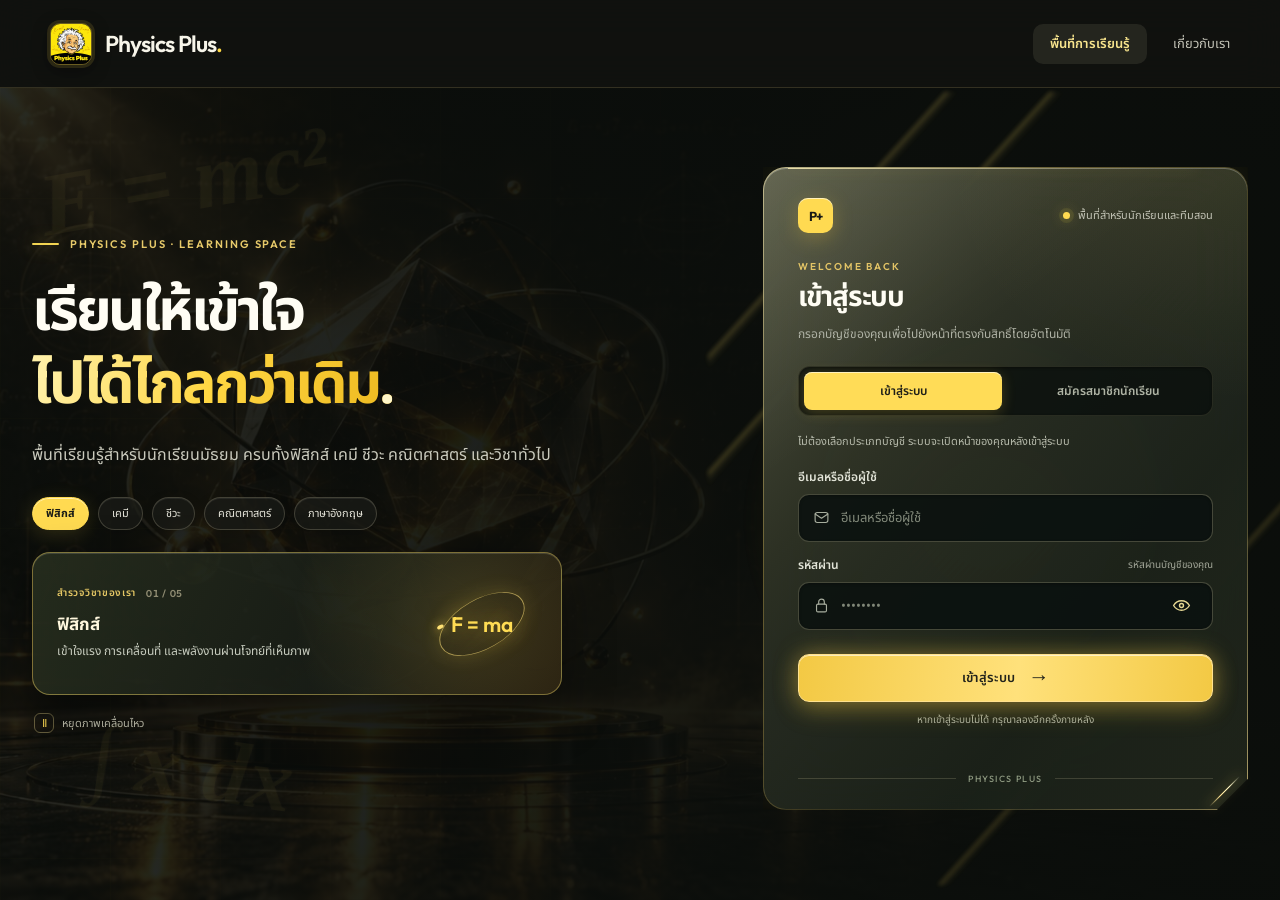
==== commit 8c172676: "Reduce login and dashboard latency without changing data" ====
--- a/public/index.html
+++ b/public/index.html
@@ -5,13 +5,13 @@
   <meta name="viewport" content="width=device-width,initial-scale=1">
   <meta name="theme-color" content="#10110f">
   <title>Physics Plus — เข้าสู่พื้นที่การเรียนรู้</title>
-  <link rel="icon" href="physics-plus-logo-yellow-black.png">
-  <link rel="stylesheet" href="portal.css?v=17">
+  <link rel="icon" href="physics-plus-favicon.png">
+  <link rel="stylesheet" href="portal.css?v=18">
 </head>
 <body>
   <div class="ambient" aria-hidden="true"><span>E = mc²</span><span>F = ma</span><span>∫ x dx</span></div>
   <header class="topbar">
-    <a class="brand" href="index.html" aria-label="Physics Plus หน้าแรก"><img src="physics-plus-logo-yellow-black.png" alt="โลโก้ Physics Plus"><span>Physics Plus<span class="brand-dot">.</span></span></a>
+    <a class="brand" href="index.html" aria-label="Physics Plus หน้าแรก"><img src="physics-plus-logo-yellow-black.jpg" alt="โลโก้ Physics Plus"><span>Physics Plus<span class="brand-dot">.</span></span></a>
     <nav aria-label="เมนูหลัก"><span class="nav-current">พื้นที่การเรียนรู้</span><button id="about-button" type="button">เกี่ยวกับเรา</button></nav>
   </header>
   <main class="portal-layout">
@@ -90,13 +90,18 @@
 d.getElementById('about-button').onclick=()=>info('พื้นที่เรียนรู้สำหรับเด็กมัธยม','Physics Plus สอนวิชาทั่วไป โดยเน้นนักเรียนระดับมัธยม นักเรียนสมัครบัญชีและสมัครเรียนได้ในระบบ ส่วนครูและผู้ดูแลใช้บัญชีที่สถาบันจัดให้');modal.querySelector('.close').onclick=()=>modal.close();modal.querySelector('.dialog-primary').onclick=()=>modal.close();
 const authButton=d.getElementById('enter-demo'),feedback=d.getElementById('auth-feedback');
 function authModeLabel(){if(liveAuth)d.getElementById('entry-label').textContent=registerMode()?'สร้างบัญชีนักเรียน':'เข้าสู่ระบบ'}
-async function activateLiveLogin(){try{
-  const r=await fetch('/api/me',{credentials:'same-origin',cache:'no-store'});if(!r.ok)throw new Error('api unavailable');const state=await r.json();if(!('authenticated' in state))throw new Error('api unavailable');
-  liveAuth=true;if(state.authenticated){location.replace('dashboard.html');return}
+async function activateLiveLogin(){
+  // The server still checks every login. Let people type while the optional
+  // existing-session check completes, so a slow database does not lock the form.
+  liveAuth=true;
   for(const el of ['email','password'])d.getElementById(el).disabled=false;selectTab(registerMode());
   d.querySelector('.prototype-note').textContent='นักเรียนสมัครได้เอง · ครูและผู้ดูแลใช้บัญชีที่สถาบันจัดให้';authButton.disabled=false;authButton.addEventListener('click',submitAuth);
   d.querySelectorAll('#email,#password,#full-name,#profile-fields input,#profile-fields select').forEach(el=>el.addEventListener('keydown',e=>{if(e.key==='Enter')submitAuth(e)}));
-}catch{d.querySelector('.prototype-note').textContent='ติดต่อระบบไม่ได้ กรุณาลองใหม่ภายหลัง';d.getElementById('entry-label').textContent='ระบบยังไม่พร้อม';authButton.disabled=true}}
+  try{
+    const r=await fetch('/api/me',{credentials:'same-origin',cache:'no-store'});if(!r.ok)throw new Error('api unavailable');const state=await r.json();if(!('authenticated' in state))throw new Error('api unavailable');
+    if(state.authenticated&&!authBusy)location.replace('dashboard.html');
+  }catch{d.querySelector('.prototype-note').textContent='หากเข้าสู่ระบบไม่ได้ กรุณาลองอีกครั้งภายหลัง'}
+}
 async function submitAuth(e){if(!liveAuth||authBusy)return;e.preventDefault();const register=registerMode();const login=d.getElementById('email').value.trim();const password=d.getElementById('password').value;const name=d.getElementById('full-name').value.trim();
   const profile={grade:d.getElementById('student-grade').value,school:d.getElementById('student-school').value.trim(),guardian_name:d.getElementById('guardian-name').value.trim(),guardian_phone:d.getElementById('guardian-phone').value.trim(),guardian_relationship:d.getElementById('guardian-relationship').value};
   if(!login||!password||(register&&(!name||Object.values(profile).some(v=>!v)))){feedback.textContent='กรุณากรอกข้อมูลให้ครบ';return}
--- a/public/portal.css
+++ b/public/portal.css
@@ -14,7 +14,7 @@
 /* Keep the established charcoal and gold identity; only the page layout changes. */
 :root{color:#f7f5e9;background:#10110f}
 body{background:#10110f}
-.ambient{background:linear-gradient(180deg,#10110fe8 0%,#10110fba 46%,#10110ff6 100%),url('physics-hero-gold.png') center 42%/cover no-repeat}
+.ambient{background:linear-gradient(180deg,#10110fe8 0%,#10110fba 46%,#10110ff6 100%),url('physics-hero-gold.jpg') center 42%/cover no-repeat}
 .ambient span{color:#ffd857;opacity:.12}
 .topbar{background:#11120f;border-bottom-color:#f7df8a27}
 .brand{color:#f7f5e9}.brand img{border-color:#e4c33b6b}.brand-dot{color:#ffd944}
@@ -38,7 +38,7 @@
   .story h1{margin:25px 0 18px;font-size:clamp(42px,4.5vw,66px)}
   .story>p{margin:0;max-width:570px}
   .auth-card{width:100%;max-width:520px;margin:0;justify-self:end;padding:33px clamp(26px,3vw,43px) 28px}
-  .ambient{background:linear-gradient(90deg,#10110fbd 0%,#10110fe8 55%,#10110ff5 100%),url('physics-hero-gold.png') 27% center/cover no-repeat}
+  .ambient{background:linear-gradient(90deg,#10110fbd 0%,#10110fe8 55%,#10110ff5 100%),url('physics-hero-gold.jpg') 27% center/cover no-repeat}
 }
 @media(min-width:760px) and (max-width:980px){
   .portal-layout{grid-template-columns:minmax(0,1fr) minmax(350px,.95fr);gap:32px}
@@ -119,7 +119,7 @@
 .motion-paused .enter-button::before,.motion-paused .enter-button span:last-child{transition:none!important}
 
 /* The login reference uses one broad glass panel and diagonal light behind it. */
-.ambient{background:linear-gradient(180deg,#0c0f0ce9,#0c0f0cf1),url('physics-hero-gold.png') center/cover no-repeat}
+.ambient{background:linear-gradient(180deg,#0c0f0ce9,#0c0f0cf1),url('physics-hero-gold.jpg') center/cover no-repeat}
 .ambient::before{opacity:.18;background-size:110px 110px}
 .ambient span{opacity:.045}
 .portal-layout{position:relative;z-index:1}
@@ -142,7 +142,7 @@
 .auth-stage .enter-button{min-height:48px;margin-top:24px;border-radius:11px;background:linear-gradient(95deg,#f3c944,#ffe17b 53%,#f3c944);border-color:#ffe18e;box-shadow:0 0 23px #f1cd5160,0 9px 27px #ddb53338,inset 0 1px 0 #fff9}
 .auth-stage .enter-button:hover:not(:disabled){background:linear-gradient(95deg,#f6d052,#ffe993 53%,#f6d052);box-shadow:0 0 30px #f1cd5178,0 12px 31px #ddb5334f,inset 0 1px 0 #fff9}
 .auth-stage .card-footer{margin-top:18px}
-@media(min-width:760px){.portal-layout{grid-template-columns:minmax(0,1fr) minmax(380px,.91fr);gap:clamp(42px,5.5vw,90px)}.auth-stage{max-width:485px}.ambient{background:linear-gradient(90deg,#0a0d0ae0 0%,#0b0e0bef 50%,#0b0e0bf7 100%),url('physics-hero-gold.png') left center/cover no-repeat}}
+@media(min-width:760px){.portal-layout{grid-template-columns:minmax(0,1fr) minmax(380px,.91fr);gap:clamp(42px,5.5vw,90px)}.auth-stage{max-width:485px}.ambient{background:linear-gradient(90deg,#0a0d0ae0 0%,#0b0e0bef 50%,#0b0e0bf7 100%),url('physics-hero-gold.jpg') left center/cover no-repeat}}
 @media(max-width:759px){.auth-stage{order:0;width:min(100%,485px);margin:0 auto}.story{order:1}.auth-stage .auth-card{padding:25px 22px 21px;backdrop-filter:blur(14px) saturate(115%);-webkit-backdrop-filter:blur(14px) saturate(115%)}.auth-stage .auth-heading{text-align:center}.auth-stage .role-auto{text-align:center}.auth-stage::before{inset:-35px -18px;opacity:.6}.auth-stage::after{right:2px;bottom:17px}}
 @media(max-width:390px){.auth-stage .auth-card{padding-inline:17px}.auth-stage .card-status{max-width:155px}}
 @media(prefers-reduced-motion:reduce){.auth-stage .auth-card{animation:none!important;transition:none!important}}
